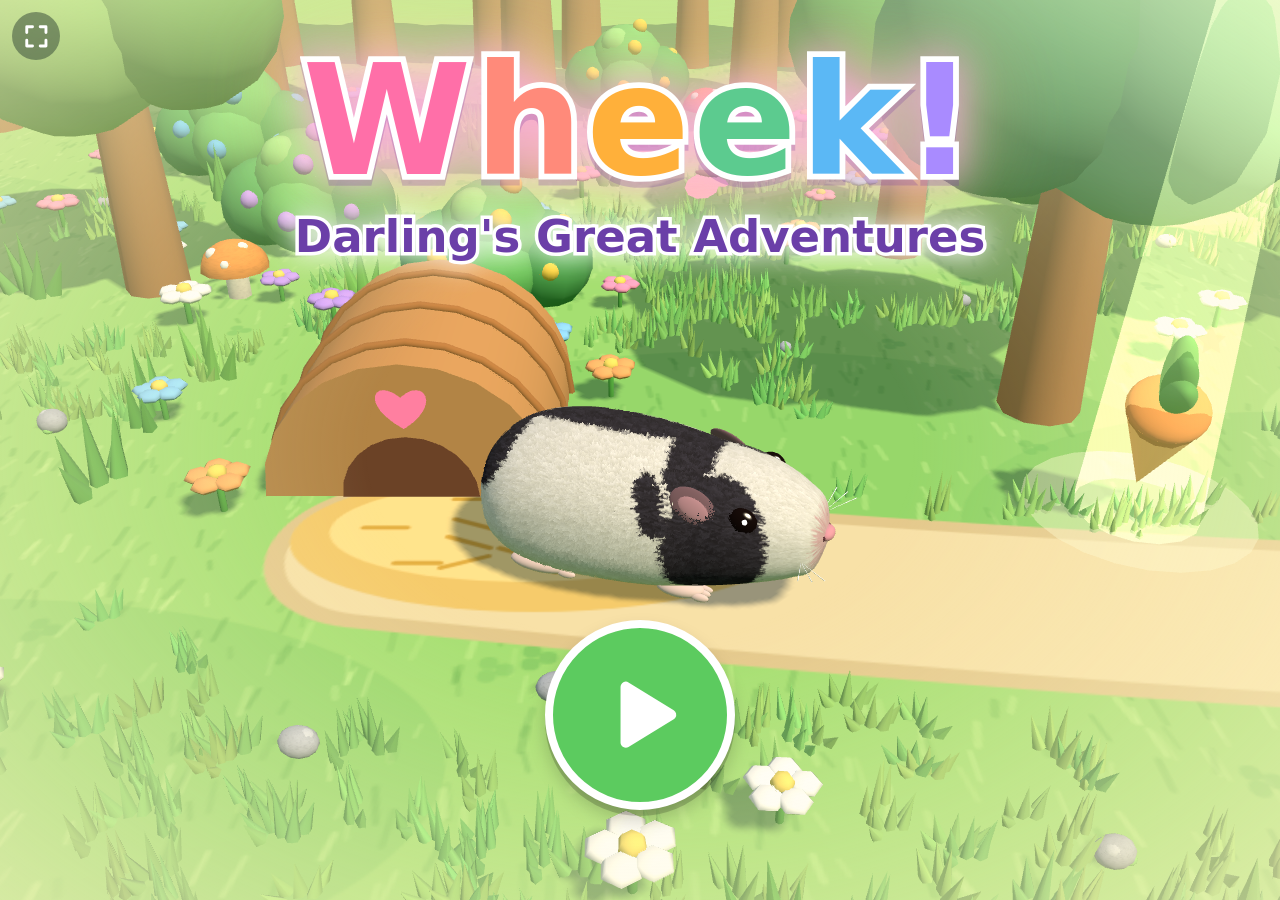
==== index.html @ f7fe551e "Wheek! Darling's Great Adventures: playable 3D vertical slice Forest area, breakfast and drink missi" ====
<!doctype html>
<html lang="en">
<head>
<meta charset="utf-8">
<meta name="viewport" content="width=device-width, initial-scale=1, maximum-scale=1, user-scalable=no, viewport-fit=cover">
<meta name="mobile-web-app-capable" content="yes">
<meta name="apple-mobile-web-app-capable" content="yes">
<title>Wheek! Darling's Great Adventures</title>
<meta name="apple-mobile-web-app-title" content="Wheek!">
<meta name="theme-color" content="#5CCB5F">
<link rel="manifest" href="manifest.webmanifest">
<link rel="icon" href="icons/icon-192.png">
<link rel="apple-touch-icon" href="icons/icon-180.png">
<link rel="stylesheet" href="style.css">
</head>
<body>
<canvas id="game"></canvas>
<canvas id="hud"></canvas>

<div id="ui" class="hidden">
  <button id="btn-mute" class="round small" aria-label="Sound on or off">
    <svg viewBox="0 0 64 64">
      <path d="M12 26h10l14-12v36L22 38H12z" fill="#fff"/>
      <g id="mute-waves" fill="none" stroke="#fff" stroke-width="5" stroke-linecap="round">
        <path d="M43 24a11 11 0 0 1 0 16"/><path d="M49 17a21 21 0 0 1 0 30"/>
      </g>
      <path id="mute-cross" d="M42 24l14 16M56 24L42 40" stroke="#fff" stroke-width="5" stroke-linecap="round" style="display:none"/>
    </svg>
  </button>

  <div id="actions">
    <button id="btn-sniff" class="round big" aria-label="Sniff">
      <svg viewBox="0 0 64 64">
        <ellipse cx="25" cy="37" rx="15" ry="12" fill="#F28C8C"/>
        <ellipse cx="21" cy="32" rx="5" ry="3" fill="#fff" opacity=".45"/>
        <circle cx="20" cy="39" r="2.6" fill="#B85C5C"/><circle cx="30" cy="39" r="2.6" fill="#B85C5C"/>
        <g fill="none" stroke="#fff" stroke-width="4.5" stroke-linecap="round">
          <path d="M43 25q6-4 4-11"/><path d="M47 35q8-2 9-9"/><path d="M45 46q8 3 12-2"/>
        </g>
      </svg>
    </button>
    <button id="btn-wheek" class="round big" aria-label="Wheek">
      <svg viewBox="0 0 64 64">
        <ellipse cx="17" cy="32" rx="11" ry="14" fill="#A8344F"/>
        <ellipse cx="17" cy="39" rx="7" ry="6" fill="#FF9DB0"/>
        <g fill="none" stroke="#fff" stroke-width="4.5" stroke-linecap="round">
          <path d="M34 23a13 13 0 0 1 0 18"/><path d="M42 16a23 23 0 0 1 0 32"/><path d="M50 10a32 32 0 0 1 0 44"/>
        </g>
      </svg>
    </button>
  </div>
</div>

<button id="btn-full" class="round small corner hidden" aria-label="Full screen">
  <svg viewBox="0 0 64 64" fill="none" stroke="#fff" stroke-width="6" stroke-linecap="round" stroke-linejoin="round">
    <g id="full-open"><path d="M12 24V12h12M40 12h12v12M52 40v12H40M24 52H12V40"/></g>
    <g id="full-close" style="display:none"><path d="M24 12v12H12M52 24H40V12M40 52V40h12M12 40h12v12"/></g>
  </svg>
</button>
<button id="btn-install" class="round small corner hidden" aria-label="Install as an app">
  <svg viewBox="0 0 64 64" fill="none" stroke="#fff" stroke-width="6" stroke-linecap="round" stroke-linejoin="round">
    <path d="M32 10v28M20 28l12 12 12-12M12 46v8h40v-8"/>
  </svg>
</button>
<div id="ios-install" class="hidden" role="dialog" aria-label="How to install">
  <div class="card">
    <svg viewBox="0 0 220 70" fill="none" stroke="#3C4A3A" stroke-width="5" stroke-linecap="round" stroke-linejoin="round">
      <path d="M30 14v30M19 24l11-11 11 11M14 34v24h32V34"/>
      <path d="M78 36h26M94 26l10 10-10 10"/>
      <rect x="132" y="12" width="46" height="46" rx="10"/><path d="M155 24v22M144 35h22"/>
    </svg>
    <p>Share, then "Add to Home Screen"</p>
  </div>
</div>

<div id="title">
  <h1 id="logo" aria-label="Wheek! Darling's Great Adventures">
    <span class="wheek"><i>W</i><i>h</i><i>e</i><i>e</i><i>k</i><i>!</i></span>
    <span class="sub">Darling's Great Adventures</span>
  </h1>
  <button id="btn-play" class="round" aria-label="Play">
    <svg viewBox="0 0 64 64"><path d="M24 16l26 16-26 16z" fill="#fff" stroke="#fff" stroke-width="6" stroke-linejoin="round"/></svg>
  </button>
</div>

<script type="module" src="src/main.js"></script>
</body>
</html>
---- style.css ----
html, body {
  margin: 0; height: 100%; overflow: hidden;
  background: #9BD770;
  touch-action: none;
  -webkit-user-select: none; user-select: none;
  -webkit-touch-callout: none;
  -webkit-tap-highlight-color: transparent;
  overscroll-behavior: none;
}
#game, #hud { position: fixed; inset: 0; width: 100%; height: 100%; display: block; }
#hud { pointer-events: none; }

.hidden { display: none !important; }

button.round {
  border: 0; padding: 0; border-radius: 50%;
  cursor: pointer; outline: none;
  display: grid; place-items: center;
  box-shadow: 0 6px 0 rgba(0,0,0,.18), 0 10px 18px rgba(0,0,0,.18);
  transition: transform .08s ease, box-shadow .08s ease;
  touch-action: none;
}
button.round svg { width: 64%; height: 64%; pointer-events: none; }
button.round:active, button.round.pressed {
  transform: translateY(5px) scale(.96);
  box-shadow: 0 1px 0 rgba(0,0,0,.18), 0 3px 6px rgba(0,0,0,.18);
}

#actions {
  position: fixed;
  right: max(18px, env(safe-area-inset-right));
  bottom: max(18px, env(safe-area-inset-bottom));
  display: flex; gap: 18px; align-items: flex-end;
}
button.big { width: clamp(84px, 15vmin, 128px); height: clamp(84px, 15vmin, 128px); border: 5px solid #fff; }
#btn-sniff { background: #FFC94A; }
#btn-wheek { background: #FF7FA0; }

button.small {
  position: fixed;
  top: max(12px, env(safe-area-inset-top));
  right: max(12px, env(safe-area-inset-right));
  width: 48px; height: 48px;
  background: rgba(60, 110, 60, .55);
  box-shadow: none;
}

/* gentle "try me" wiggle used as a hint */
@keyframes nudge {
  0%, 100% { transform: translateY(0) scale(1); }
  20% { transform: translateY(-16px) scale(1.12); }
  40% { transform: translateY(0) scale(1); }
  55% { transform: translateY(-8px) scale(1.06); }
  70% { transform: translateY(0) scale(1); }
}
button.nudge { animation: nudge 1.3s ease-in-out infinite; box-shadow: 0 6px 0 rgba(0,0,0,.18), 0 0 0 10px rgba(255,255,255,.55); }

#title {
  position: fixed; inset: 0;
  display: flex; flex-direction: column; align-items: center; justify-content: space-between;
  padding: 5vh 4vw 10vh;
  background: radial-gradient(ellipse at 50% 50%, rgba(255,255,255,0) 30%, rgba(255,246,200,.6) 100%);
}
#logo {
  margin: 0; text-align: center; line-height: 1; user-select: none; pointer-events: none;
  font-family: "Baloo 2", "Fredoka", "Chalkboard SE", "Comic Sans MS", ui-rounded, "Arial Rounded MT Bold", system-ui, sans-serif;
  font-weight: 900;
}
#logo span { display: block; }
#logo .wheek {
  font-size: clamp(64px, 17vmin, 170px); letter-spacing: .02em; color: #FF6FA8;
  -webkit-text-stroke: clamp(5px, 1.3vmin, 12px) #fff; paint-order: stroke fill;
  filter: drop-shadow(0 6px 0 rgba(120,60,160,.25)) drop-shadow(0 0 22px rgba(255,170,230,.95)) drop-shadow(0 0 50px rgba(255,240,170,.8));
}
#logo .wheek i { display: inline-block; font-style: normal; opacity: 0; }
#logo.go .wheek i { animation: letter .55s cubic-bezier(.2,1.6,.4,1) both, bob 1.6s ease-in-out .7s infinite; }
#logo .wheek i:nth-child(1) { animation-delay: 0s, .7s; color: #FF6FA8; }
#logo .wheek i:nth-child(2) { animation-delay: .07s, .8s; color: #FF8A7A; }
#logo .wheek i:nth-child(3) { animation-delay: .14s, .9s; color: #FFB03A; }
#logo .wheek i:nth-child(4) { animation-delay: .21s, 1s; color: #5CCB8F; }
#logo .wheek i:nth-child(5) { animation-delay: .28s, 1.1s; color: #5BB8F5; }
#logo .wheek i:nth-child(6) { animation-delay: .35s, 1.2s; color: #A98BFF; }
#logo .sub {
  margin-top: .35em; font-size: clamp(20px, 5vmin, 50px); color: #6B3FA8; opacity: 0;
  -webkit-text-stroke: clamp(3px, .8vmin, 7px) #fff; paint-order: stroke fill;
  filter: drop-shadow(0 0 14px rgba(255,255,255,.95));
}
#logo.go .sub { animation: rise .6s ease-out .55s both; }
@keyframes letter { 0% { opacity: 0; transform: translateY(40%) scale(.2) rotate(-25deg); } 100% { opacity: 1; transform: none; } }
@keyframes bob { 0%,100% { transform: translateY(0) rotate(0); } 50% { transform: translateY(-9%) rotate(3deg); } }
@keyframes rise { from { opacity: 0; transform: translateY(40%); } to { opacity: 1; transform: none; } }
@keyframes pulse { 0%,100% { transform: scale(1); } 50% { transform: scale(1.12); } }
#btn-play {
  width: clamp(120px, 24vmin, 190px); height: clamp(120px, 24vmin, 190px);
  background: #5CCB5F; border: 8px solid #fff;
  animation: pulse 1.2s ease-in-out infinite;
}

/* grown-up buttons in the top-left corner: full screen and install */
button.corner { position: fixed; top: max(12px, env(safe-area-inset-top)); left: max(12px, env(safe-area-inset-left)); z-index: 5; background: rgba(60,80,60,.55); }
#btn-install { left: calc(max(12px, env(safe-area-inset-left)) + 60px); background: #4A90D9; }
body.playing #btn-install { display: none !important; }
body.playing #btn-full { top: auto; bottom: max(12px, env(safe-area-inset-bottom)); }
#ios-install { position: fixed; inset: 0; z-index: 9; display: grid; place-items: center; background: rgba(40,60,40,.45); }
#ios-install .card { background: #fff; border-radius: 22px; padding: 18px 22px; text-align: center; font: 600 17px system-ui, sans-serif; color: #3C4A3A; max-width: 84vw; }
#ios-install svg { width: 220px; max-width: 100%; }
#ios-install p { margin: 6px 0 0; }
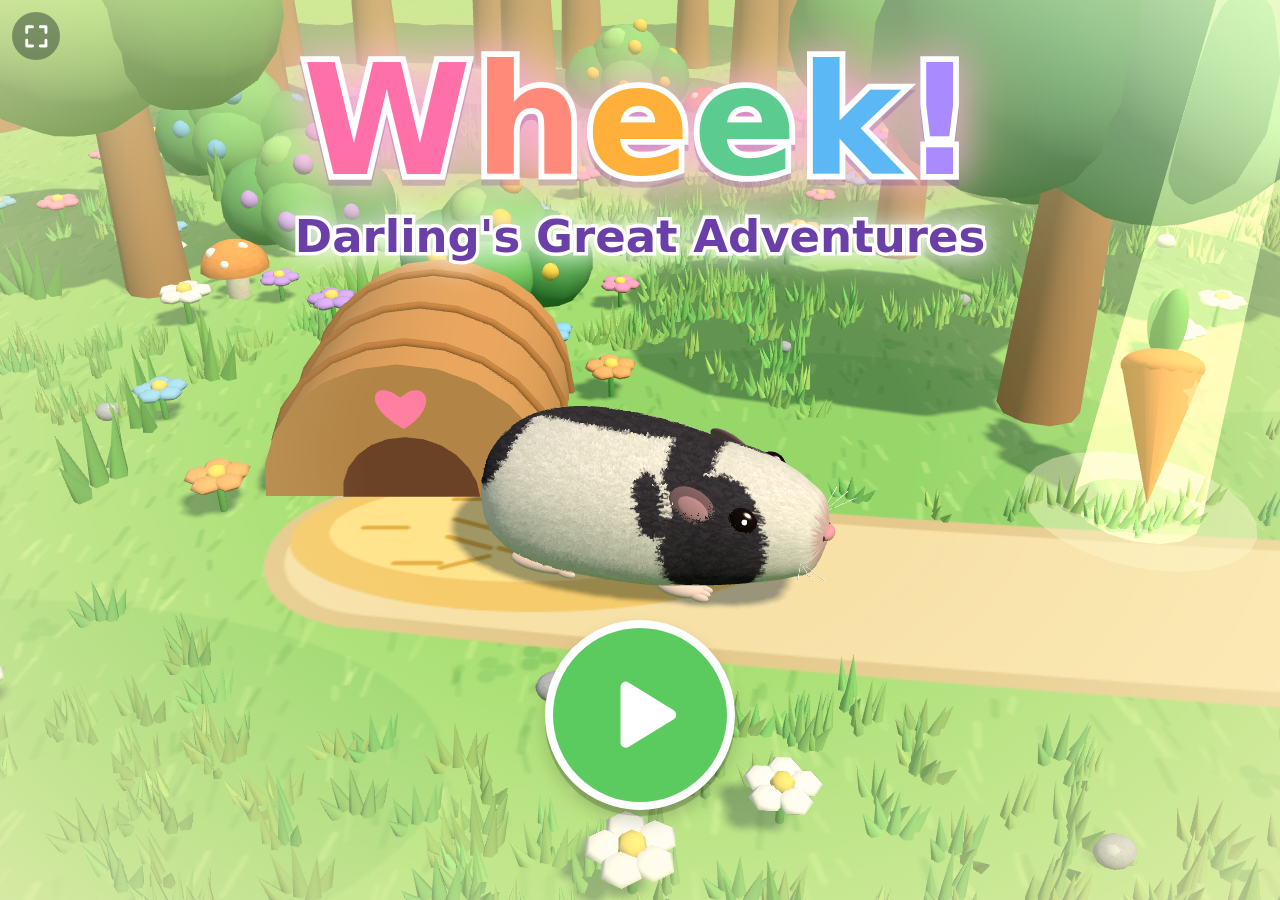
==== commit de29903a: "Levels: jumping, counting, number order, wheek counting and sums - Trail of level stones after the t" ====
--- a/index.html
+++ b/index.html
@@ -28,7 +28,16 @@
     </svg>
   </button>
 
+  <button id="btn-home" class="round small" aria-label="Back to the levels">
+    <svg viewBox="0 0 64 64" fill="#fff"><circle cx="14" cy="44" r="8"/><circle cx="32" cy="24" r="8"/><circle cx="50" cy="42" r="8"/></svg>
+  </button>
+
   <div id="actions">
+    <button id="btn-jump" class="round big" aria-label="Jump">
+      <svg viewBox="0 0 64 64" fill="none" stroke="#fff" stroke-width="6" stroke-linecap="round" stroke-linejoin="round">
+        <path d="M10 50C14 18 40 10 52 34"/><path d="M40 33l12 3 3-12"/>
+      </svg>
+    </button>
     <button id="btn-sniff" class="round big" aria-label="Sniff">
       <svg viewBox="0 0 64 64">
         <ellipse cx="25" cy="37" rx="15" ry="12" fill="#F28C8C"/>
@@ -73,6 +82,8 @@
   </div>
 </div>
 
+<div id="levels" class="hidden"><div id="trail"></div></div>
+
 <div id="title">
   <h1 id="logo" aria-label="Wheek! Darling's Great Adventures">
     <span class="wheek"><i>W</i><i>h</i><i>e</i><i>e</i><i>k</i><i>!</i></span>
--- a/style.css
+++ b/style.css
@@ -35,6 +35,30 @@
 button.big { width: clamp(84px, 15vmin, 128px); height: clamp(84px, 15vmin, 128px); border: 5px solid #fff; }
 #btn-sniff { background: #FFC94A; }
 #btn-wheek { background: #FF7FA0; }
+#btn-jump { background: #5CCB5F; }
+#btn-home { right: calc(max(12px, env(safe-area-inset-right)) + 60px); }
+
+/* the trail of level stones */
+#levels {
+  position: fixed; inset: 0; z-index: 4; display: grid; place-items: center;
+  background: radial-gradient(ellipse at 50% 50%, rgba(255,250,220,.35) 0%, rgba(255,246,200,.75) 100%);
+}
+#trail { display: flex; flex-wrap: wrap; justify-content: center; align-items: center; gap: clamp(14px, 4vmin, 40px); padding: 6vmin; max-width: 900px; }
+button.stone {
+  position: relative; width: clamp(92px, 21vmin, 168px); height: clamp(92px, 21vmin, 168px);
+  border: 7px solid #fff; background: #B9A58A; color: #fff;
+  font: 900 clamp(46px, 11vmin, 88px)/1 "Baloo 2", "Fredoka", "Chalkboard SE", "Comic Sans MS", ui-rounded, "Arial Rounded MT Bold", system-ui, sans-serif;
+}
+button.stone:nth-child(even) { margin-top: clamp(30px, 9vmin, 80px); }
+button.stone b { text-shadow: 0 4px 0 rgba(0,0,0,.18); }
+button.stone.free { background: #FF9A5C; }
+button.stone.done { background: #5BB8F5; }
+button.stone.next { background: #5CCB5F; animation: pulse 1.1s ease-in-out infinite; box-shadow: 0 6px 0 rgba(0,0,0,.18), 0 0 0 12px rgba(255,255,255,.6); }
+button.stone.locked { background: #C9CDC4; border-color: rgba(255,255,255,.7); color: rgba(255,255,255,.75); box-shadow: none; }
+button.stone .badge { position: absolute; width: 46%; height: 46%; right: -12%; top: -14%; filter: drop-shadow(0 3px 0 rgba(0,0,0,.15)); }
+button.stone.just .badge { animation: letter .7s cubic-bezier(.2,1.6,.4,1) .2s both; }
+button.stone.no { animation: no .35s ease-in-out; }
+@keyframes no { 0%,100% { transform: translateX(0); } 25% { transform: translateX(-9px); } 75% { transform: translateX(9px); } }
 
 button.small {
   position: fixed;
@@ -100,6 +124,7 @@
 button.corner { position: fixed; top: max(12px, env(safe-area-inset-top)); left: max(12px, env(safe-area-inset-left)); z-index: 5; background: rgba(60,80,60,.55); }
 #btn-install { left: calc(max(12px, env(safe-area-inset-left)) + 60px); background: #4A90D9; }
 body.playing #btn-install { display: none !important; }
+body:not(.playing) #btn-home { display: none; }
 body.playing #btn-full { top: auto; bottom: max(12px, env(safe-area-inset-bottom)); }
 #ios-install { position: fixed; inset: 0; z-index: 9; display: grid; place-items: center; background: rgba(40,60,40,.45); }
 #ios-install .card { background: #fff; border-radius: 22px; padding: 18px 22px; text-align: center; font: 600 17px system-ui, sans-serif; color: #3C4A3A; max-width: 84vw; }
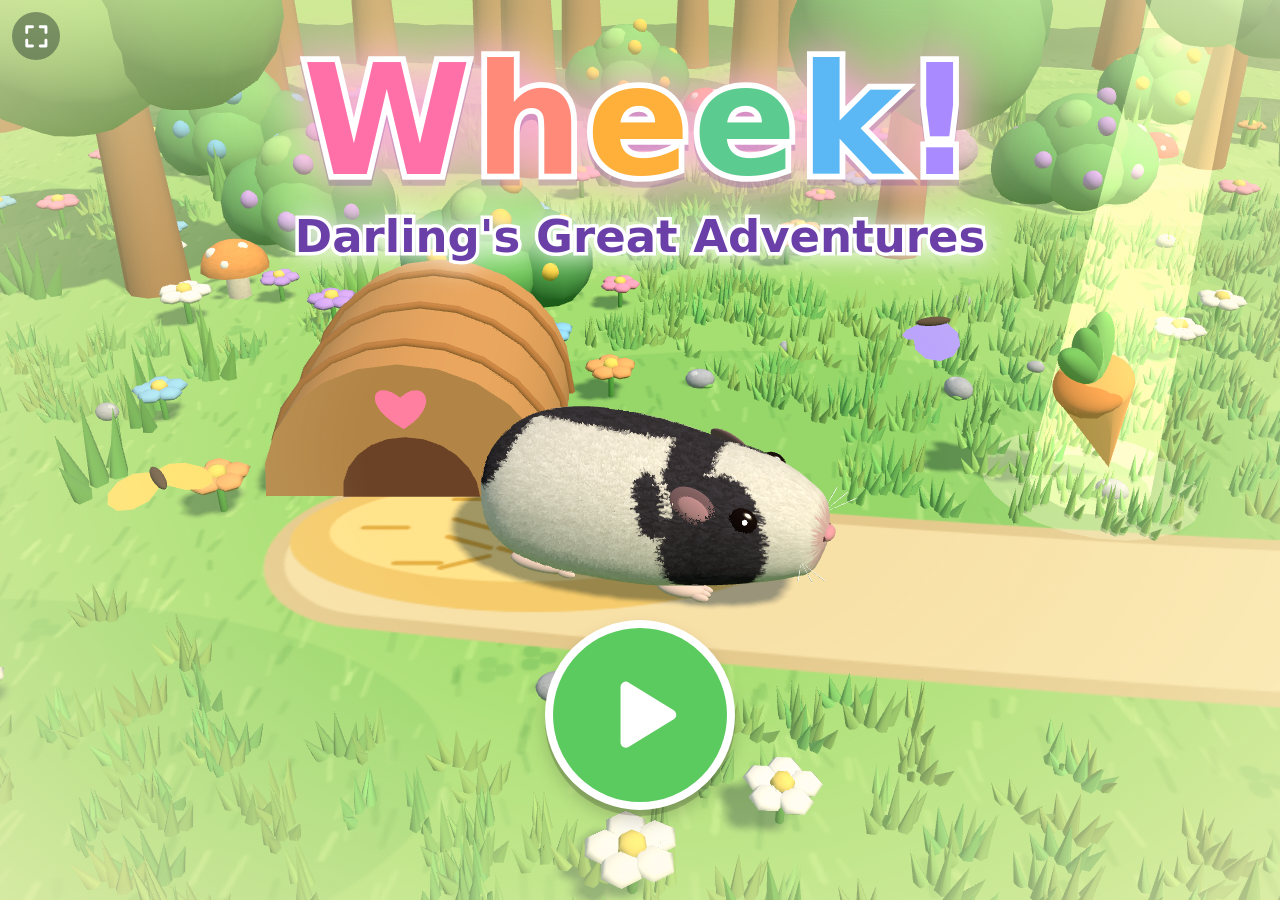
==== commit 03eddeb4: "Popup puzzles, a closer pond camera, clear view of the plates - Level 6 (count your wheeks) is repla" ====
--- a/index.html
+++ b/index.html
@@ -82,6 +82,8 @@
   </div>
 </div>
 
+<canvas id="puzzle" class="hidden"></canvas>
+
 <div id="levels" class="hidden"><div id="trail"></div></div>
 
 <div id="title">
--- a/style.css
+++ b/style.css
@@ -9,6 +9,8 @@
 }
 #game, #hud { position: fixed; inset: 0; width: 100%; height: 100%; display: block; }
 #hud { pointer-events: none; }
+/* popup puzzles: a card over everything, the buttons included */
+#puzzle { position: fixed; inset: 0; width: 100%; height: 100%; display: block; z-index: 6; touch-action: none; }
 
 .hidden { display: none !important; }
 
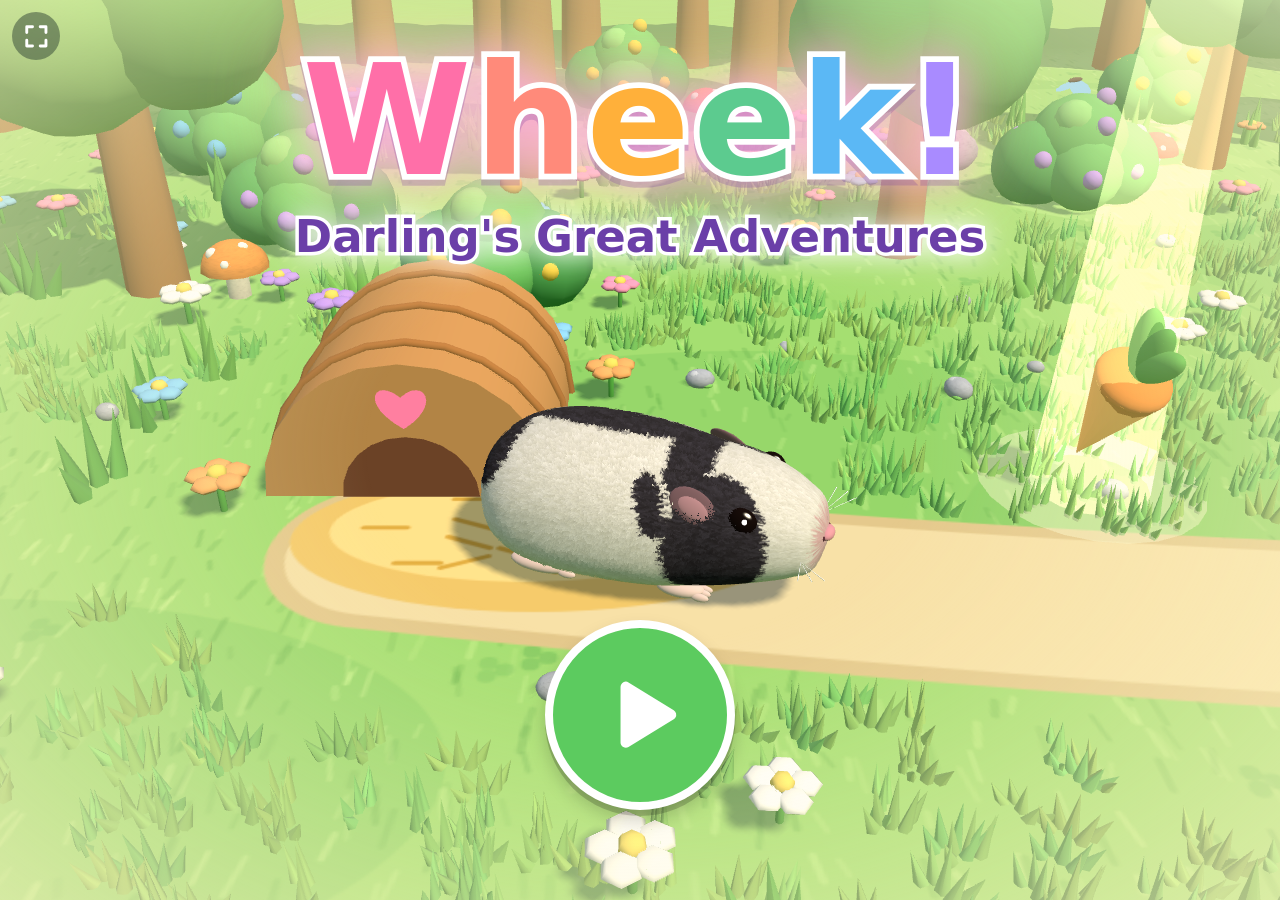
==== commit 1732d720: "Level finished: a big star with a next-level button instead of a five-second wait The panel comes up" ====
--- a/index.html
+++ b/index.html
@@ -86,6 +86,23 @@
 
 <div id="levels" class="hidden"><div id="trail"></div></div>
 
+<!-- level finished: a big star, then "next level" (green) or "back to the stones" -->
+<div id="done" class="hidden">
+  <div class="prize">
+    <div class="rays"></div>
+    <svg class="bigstar" viewBox="0 0 64 64"><path d="M32 6l8 17 18 2-13 13 3 19-16-9-16 9 3-19L6 25l18-2z" fill="#FFD23F" stroke="#E89B00" stroke-width="3.5" stroke-linejoin="round"/><circle cx="25" cy="24" r="3.4" fill="#fff" opacity=".7"/></svg>
+  </div>
+  <div class="row">
+    <button id="btn-trail" class="round" aria-label="Back to the levels">
+      <svg viewBox="0 0 64 64" fill="#fff"><circle cx="14" cy="44" r="8"/><circle cx="32" cy="24" r="8"/><circle cx="50" cy="42" r="8"/></svg>
+    </button>
+    <button id="btn-next" class="round" aria-label="Next level">
+      <svg viewBox="0 0 64 64"><path d="M24 16l26 16-26 16z" fill="#fff" stroke="#fff" stroke-width="6" stroke-linejoin="round"/></svg>
+      <b id="next-num"></b>
+    </button>
+  </div>
+</div>
+
 <div id="title">
   <h1 id="logo" aria-label="Wheek! Darling's Great Adventures">
     <span class="wheek"><i>W</i><i>h</i><i>e</i><i>e</i><i>k</i><i>!</i></span>
--- a/style.css
+++ b/style.css
@@ -71,6 +71,32 @@
   box-shadow: none;
 }
 
+/* level finished */
+#done {
+  position: fixed; inset: 0; z-index: 4; display: flex; flex-direction: column; align-items: center; justify-content: center; gap: clamp(10px, 4vmin, 36px);
+  background: radial-gradient(ellipse at 50% 45%, rgba(255,250,220,.15) 0%, rgba(255,246,200,.6) 100%);
+}
+#done .prize { position: relative; width: clamp(150px, 38vmin, 290px); aspect-ratio: 1; display: grid; place-items: center; }
+#done .rays {
+  position: absolute; inset: -32%; border-radius: 50%;
+  background: repeating-conic-gradient(rgba(255,255,255,.75) 0 12deg, rgba(255,255,255,0) 12deg 30deg);
+  -webkit-mask: radial-gradient(circle, #000 25%, transparent 70%); mask: radial-gradient(circle, #000 25%, transparent 70%);
+  animation: spin 9s linear infinite;
+}
+#done .bigstar { position: relative; width: 100%; height: 100%; filter: drop-shadow(0 8px 0 rgba(160,100,0,.22)); animation: letter .7s cubic-bezier(.2,1.6,.4,1) both, bob 1.6s ease-in-out .8s infinite; }
+#done .row { display: flex; align-items: center; gap: clamp(18px, 6vmin, 48px); animation: rise .45s ease-out .45s both; }
+#btn-next { position: relative; width: clamp(120px, 26vmin, 200px); height: clamp(120px, 26vmin, 200px); background: #5CCB5F; border: 8px solid #fff; animation: pulse 1.2s ease-in-out .9s infinite; }
+#btn-next b {
+  position: absolute; right: -8%; top: -8%; min-width: 1.5em; height: 1.5em; border-radius: 1em; display: grid; place-items: center; padding: 0 .2em; box-sizing: border-box;
+  background: #fff; color: #3E9E45; font: 900 clamp(22px, 5.5vmin, 40px)/1 "Baloo 2", "Fredoka", "Chalkboard SE", "Comic Sans MS", ui-rounded, "Arial Rounded MT Bold", system-ui, sans-serif;
+  box-shadow: 0 3px 0 rgba(0,0,0,.15);
+}
+#btn-trail { width: clamp(76px, 15vmin, 116px); height: clamp(76px, 15vmin, 116px); background: #B9A58A; border: 6px solid #fff; }
+#done.last #btn-next { display: none; }
+#done.last #btn-trail { width: clamp(120px, 26vmin, 200px); height: clamp(120px, 26vmin, 200px); background: #5BB8F5; animation: pulse 1.2s ease-in-out .9s infinite; }
+@keyframes spin { to { transform: rotate(360deg); } }
+@media (prefers-reduced-motion: reduce) { #done .rays { animation: none; } }
+
 /* gentle "try me" wiggle used as a hint */
 @keyframes nudge {
   0%, 100% { transform: translateY(0) scale(1); }
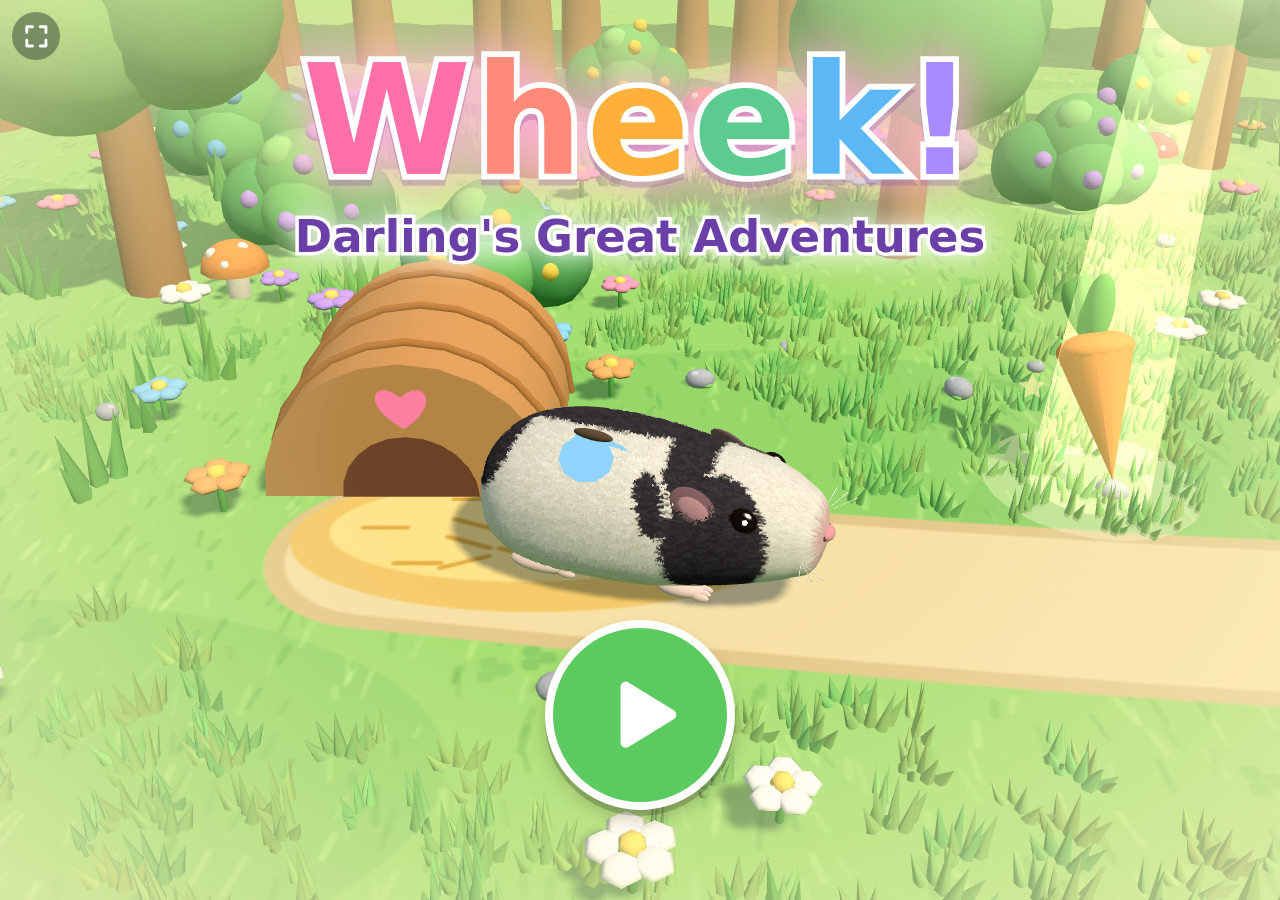
==== commit 58b813bd: "Game controller: stick walks, A/X/Y jump, wheek, sniff; Xbox letters on the buttons - src/gamepad.js" ====
--- a/index.html
+++ b/index.html
@@ -29,16 +29,19 @@
   </button>
 
   <button id="btn-home" class="round small" aria-label="Back to the levels">
+    <i class="key m">&#9776;</i>
     <svg viewBox="0 0 64 64" fill="#fff"><circle cx="14" cy="44" r="8"/><circle cx="32" cy="24" r="8"/><circle cx="50" cy="42" r="8"/></svg>
   </button>
 
   <div id="actions">
     <button id="btn-jump" class="round big" aria-label="Jump">
+    <i class="key a">A</i>
       <svg viewBox="0 0 64 64" fill="none" stroke="#fff" stroke-width="6" stroke-linecap="round" stroke-linejoin="round">
         <path d="M10 50C14 18 40 10 52 34"/><path d="M40 33l12 3 3-12"/>
       </svg>
     </button>
     <button id="btn-sniff" class="round big" aria-label="Sniff">
+    <i class="key y">Y</i>
       <svg viewBox="0 0 64 64">
         <ellipse cx="25" cy="37" rx="15" ry="12" fill="#F28C8C"/>
         <ellipse cx="21" cy="32" rx="5" ry="3" fill="#fff" opacity=".45"/>
@@ -49,6 +52,7 @@
       </svg>
     </button>
     <button id="btn-wheek" class="round big" aria-label="Wheek">
+    <i class="key x">X</i>
       <svg viewBox="0 0 64 64">
         <ellipse cx="17" cy="32" rx="11" ry="14" fill="#A8344F"/>
         <ellipse cx="17" cy="39" rx="7" ry="6" fill="#FF9DB0"/>
@@ -94,9 +98,11 @@
   </div>
   <div class="row">
     <button id="btn-trail" class="round" aria-label="Back to the levels">
+    <i class="key b">B</i>
       <svg viewBox="0 0 64 64" fill="#fff"><circle cx="14" cy="44" r="8"/><circle cx="32" cy="24" r="8"/><circle cx="50" cy="42" r="8"/></svg>
     </button>
     <button id="btn-next" class="round" aria-label="Next level">
+    <i class="key a">A</i>
       <svg viewBox="0 0 64 64"><path d="M24 16l26 16-26 16z" fill="#fff" stroke="#fff" stroke-width="6" stroke-linejoin="round"/></svg>
       <b id="next-num"></b>
     </button>
@@ -109,6 +115,7 @@
     <span class="sub">Darling's Great Adventures</span>
   </h1>
   <button id="btn-play" class="round" aria-label="Play">
+    <i class="key a">A</i>
     <svg viewBox="0 0 64 64"><path d="M24 16l26 16-26 16z" fill="#fff" stroke="#fff" stroke-width="6" stroke-linejoin="round"/></svg>
   </button>
 </div>
--- a/style.css
+++ b/style.css
@@ -70,6 +70,20 @@
   background: rgba(60, 110, 60, .55);
   box-shadow: none;
 }
+
+/* game controller: the buttons wear the Xbox letters while an Xbox pad is in use */
+button.round { position: relative; }
+button.small, button.corner { position: fixed; }
+.key { display: none; }
+body.pad.xbox .key {
+  display: grid; place-items: center; position: absolute; left: -9%; top: -9%; width: 40%; height: 40%; min-width: 22px; min-height: 22px; border-radius: 50%; box-sizing: border-box;
+  border: 3px solid #fff; color: #fff; font: 900 clamp(13px, 3.4vmin, 26px)/1 "Baloo 2", "Fredoka", ui-rounded, "Arial Rounded MT Bold", system-ui, sans-serif; font-style: normal;
+  box-shadow: 0 2px 0 rgba(0,0,0,.2); pointer-events: none;
+}
+.key.a { background: #3FA63A; } .key.b { background: #E0392B; } .key.x { background: #1E7FE0; } .key.y { background: #F0A800; } .key.m { background: #5B6770; }
+#btn-home .key { left: auto; right: -14%; top: auto; bottom: -14%; width: 24px; height: 24px; font-size: 12px; border-width: 2px; }
+#btn-play .key, #btn-next .key { width: 30%; height: 30%; }
+body.pad button.stone.sel { outline: 7px solid #2F8FE8; outline-offset: 6px; }
 
 /* level finished */
 #done {
